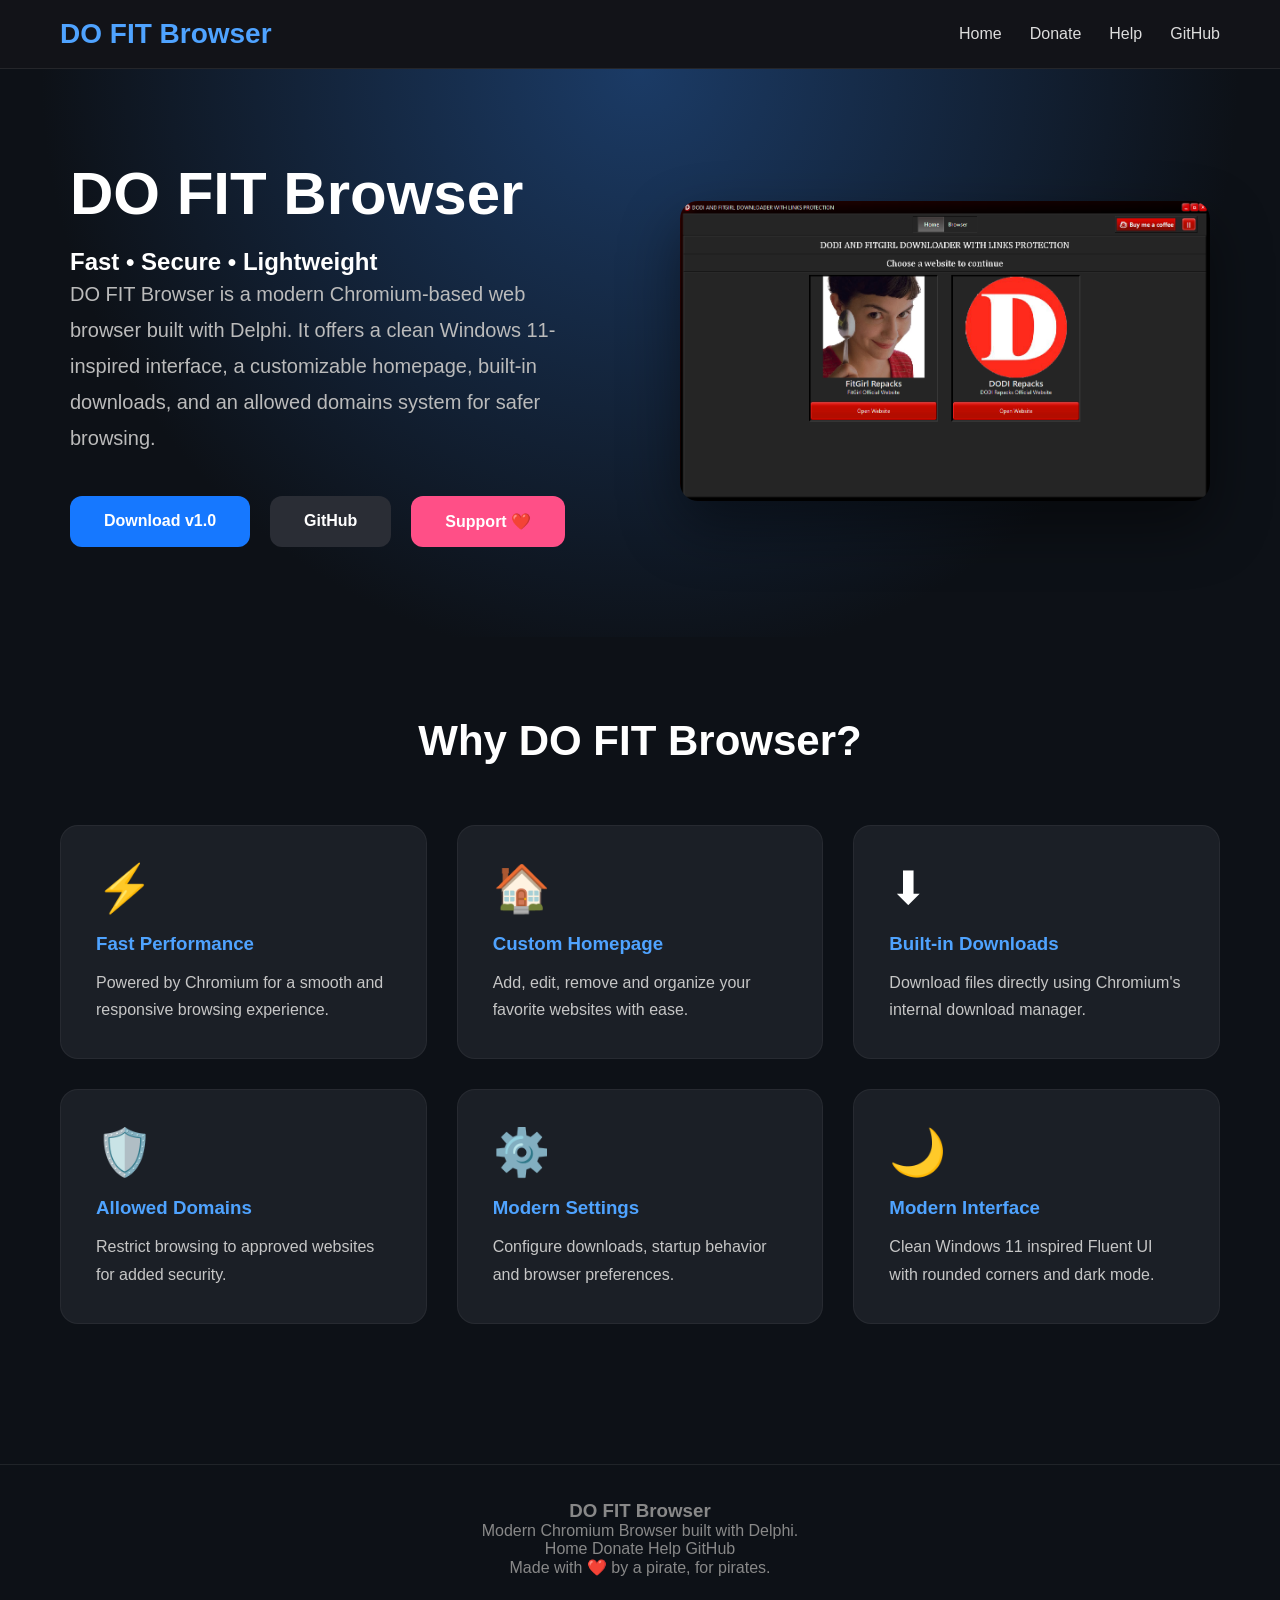
==== index.html @ 0eba1f7d "Initial website release" ====
<!DOCTYPE html>
<html lang="en">
<head>
    <meta charset="UTF-8">
    <meta name="viewport" content="width=device-width, initial-scale=1.0">
    <title>DO FIT Browser</title>

    <link rel="stylesheet" href="css/style.css">
</head>

<body>

<header class="navbar">

    <div class="logo">
        DO FIT Browser
    </div>

    <nav>

        <a href="index.html">Home</a>

        <a href="donate.html">Donate</a>

        <a href="help.html">Help</a>

        <a href="https://github.com/AKhaleelBaloch/" target="_blank">
            GitHub
        </a>

    </nav>

</header>

<section class="hero">

    <div class="heroText">

        <h1>DO FIT Browser</h1>

        <h2>
            Fast • Secure • Lightweight
        </h2>

        <p>
            DO FIT Browser is a modern Chromium-based web browser built with Delphi.
            It offers a clean Windows 11-inspired interface, a customizable homepage,
            built-in downloads, and an allowed domains system for safer browsing.
        </p>

        <div class="heroButtons">

            <a class="downloadButton" href="download.html">
                Download v1.0
            </a>

            <a class="githubButton"
               href="https://github.com/AKhaleelBaloch/DO-FIT-Browser"
               target="_blank">
                GitHub
            </a>

            <a class="donateButton"
               href="donate.html">
                Support ❤️
            </a>

        </div>

    </div>

    <div class="heroImage">

        <img src="images/hero.png">

    </div>

</section>



<section class="features">

    <h2 class="sectionTitle">
        Why DO FIT Browser?
    </h2>

    <div class="featureGrid">

        <div class="featureCard">
            <div class="icon">⚡</div>
            <h3>Fast Performance</h3>
            <p>
                Powered by Chromium for a smooth and responsive browsing experience.
            </p>
        </div>

        <div class="featureCard">
            <div class="icon">🏠</div>
            <h3>Custom Homepage</h3>
            <p>
                Add, edit, remove and organize your favorite websites with ease.
            </p>
        </div>

        <div class="featureCard">
            <div class="icon">⬇</div>
            <h3>Built-in Downloads</h3>
            <p>
                Download files directly using Chromium's internal download manager.
            </p>
        </div>

        <div class="featureCard">
            <div class="icon">🛡️</div>
            <h3>Allowed Domains</h3>
            <p>
                Restrict browsing to approved websites for added security.
            </p>
        </div>

        <div class="featureCard">
            <div class="icon">⚙️</div>
            <h3>Modern Settings</h3>
            <p>
                Configure downloads, startup behavior and browser preferences.
            </p>
        </div>

        <div class="featureCard">
            <div class="icon">🌙</div>
            <h3>Modern Interface</h3>
            <p>
                Clean Windows 11 inspired Fluent UI with rounded corners and dark mode.
            </p>
        </div>

    </div>

</section>


<footer>

    <h3>DO FIT Browser</h3>

    <p>
        Modern Chromium Browser built with Delphi.
    </p>

    <div class="footerLinks">

        <a href="index.html">Home</a>

        <a href="donate.html">Donate</a>

        <a href="help.html">Help</a>

        <a href="https://github.com/AKhaleelBaloch/">
            GitHub
        </a>

    </div>

    <p class="copyright">
Made with ❤️ by a pirate, for pirates.
    </p>

</footer>

<div id="toast" class="toast">
    ✔ Copied to clipboard
</div>

<script src="js/script.js"></script>

</body>
</html>
---- css/style.css ----
/* ===========================
   DO FIT Browser
   Windows 11 Fluent UI Theme
=========================== */

*{
    margin:0;
    padding:0;
    box-sizing:border-box;
}

html{
    scroll-behavior:smooth;
}

body{
    font-family:"Segoe UI",Arial,sans-serif;
    background:#0d1117;
    color:#fff;
    overflow-x:hidden;
}

/* Links */

a{
    color:inherit;
    text-decoration:none;
}

/* ===========================
   Navigation
=========================== */

.navbar{

    position:sticky;
    top:0;

    display:flex;
    justify-content:space-between;
    align-items:center;

    padding:18px 60px;

    background:rgba(20,20,25,.80);

    backdrop-filter:blur(20px);

    border-bottom:1px solid rgba(255,255,255,.08);

    z-index:999;
}

.logo{

    font-size:28px;
    font-weight:bold;

    color:#4fa3ff;
}

nav{

    display:flex;

    gap:28px;
}

nav a{

    transition:.25s;

    color:#ddd;
}

nav a:hover{

    color:#4fa3ff;
}

/* ===========================
   Hero
=========================== */

.hero{

    display:flex;

    align-items:center;

    justify-content:space-between;

    gap:80px;

    padding:90px 70px;

    background:
    radial-gradient(circle at top,#1b3b66 0%,#0d1117 70%);
}

.heroText{

    flex:1;
}

.heroText h1{

    font-size:60px;

    margin-bottom:20px;
}

.heroText p{

    font-size:20px;

    color:#bbbbbb;

    line-height:1.8;

    margin-bottom:40px;
}

.heroButtons{

    display:flex;

    gap:20px;

    flex-wrap:wrap;
}

.heroImage{

    flex:1;

    text-align:center;
}

.heroImage img{

    width:100%;

    max-width:700px;

    border-radius:18px;

    box-shadow:0 25px 60px rgba(0,0,0,.45);

    transition:.35s;
}

.heroImage img:hover{

    transform:scale(1.02);
}

/* ===========================
   Buttons
=========================== */

.downloadButton,
.githubButton,
.donateButton{

    display:inline-block;

    padding:16px 34px;

    border-radius:12px;

    font-weight:bold;

    transition:.3s;
}

.downloadButton{

    background:#1678ff;
}

.downloadButton:hover{

    background:#3390ff;

    transform:translateY(-3px);

    box-shadow:0 15px 40px rgba(0,120,255,.45);
}

.githubButton{

    background:#2a2d35;
}

.githubButton:hover{

    background:#3b82f6;
}

.donateButton{

    background:#ff4f87;
}

.donateButton:hover{

    background:#ff6ca0;
}

/* ===========================
   Section Title
=========================== */

.sectionTitle{

    text-align:center;

    font-size:42px;

    margin-bottom:60px;
}

/* ===========================
   Features
=========================== */

.features{

    padding:80px 60px;
}

.featureGrid{

    display:grid;

    grid-template-columns:repeat(auto-fit,minmax(300px,1fr));

    gap:30px;
}

.featureCard{

    background:#1b1f26;

    border-radius:18px;

    padding:35px;

    border:1px solid rgba(255,255,255,.05);

    transition:.35s;
}

.featureCard:hover{

    transform:translateY(-8px);

    border-color:#4fa3ff;

    box-shadow:0 18px 40px rgba(0,0,0,.35);
}

.icon{

    font-size:46px;

    margin-bottom:18px;
}

.featureCard h3{

    margin-bottom:14px;

    color:#4fa3ff;
}

.featureCard p{

    color:#c6c6c6;

    line-height:1.7;
}

/* ===========================
   Latest Release
=========================== */

.latestRelease{

    text-align:center;

    padding:80px 20px;
}

.latestRelease h2{

    color:#4fa3ff;

    margin-bottom:20px;
}

.latestRelease h1{

    font-size:54px;

    margin-bottom:20px;
}

.latestRelease p{

    color:#bcbcbc;

    margin-bottom:35px;
}

/* ===========================
   Footer
=========================== */

footer{

    margin-top:60px;

    padding:35px;

    text-align:center;

    border-top:1px solid rgba(255,255,255,.08);

    color:#888;
}

/* ===========================
   Responsive
=========================== */

@media(max-width:1100px){

.hero{

    flex-direction:column;

    text-align:center;

    padding:60px 30px;
}

.heroButtons{

    justify-content:center;
}

.navbar{

    flex-direction:column;

    gap:20px;

    padding:20px;
}

nav{

    flex-wrap:wrap;

    justify-content:center;
}

.heroText h1{

    font-size:42px;
}

.heroText p{

    font-size:18px;
}

.features{

    padding:50px 25px;
}

.sectionTitle{

    font-size:34px;
}

.latestRelease h1{

    font-size:38px;
}

.heroText h2{

    margin-bottom:20px;

    color:#4fa3ff;

    font-weight:500;

    font-size:28px;
}

}

/* ===========================
   Donate Page
=========================== */

.pageHeader{

    text-align:center;

    padding:80px 20px;
}

.pageHeader h1{

    font-size:48px;

    margin-bottom:20px;
}

.pageHeader p{

    max-width:700px;

    margin:auto;

    color:#bbbbbb;

    line-height:1.8;
}

.donationGrid{

    width:min(1200px,90%);

    margin:auto;

    display:grid;

    grid-template-columns:repeat(auto-fit,minmax(320px,1fr));

    gap:30px;

    margin-bottom:80px;
}

.donationCard{

    background:#1b1f26;

    padding:35px;

    border-radius:18px;

    border:1px solid rgba(255,255,255,.05);

    transition:.3s;
}

.donationCard:hover{

    transform:translateY(-8px);

    border-color:#4fa3ff;
}

.donationCard h2{

    margin-bottom:20px;

    color:#4fa3ff;
}

.donationCard p{

    word-break:break-all;

    margin-bottom:25px;

    color:#d5d5d5;
}

.donationCard button{

    width:100%;

    padding:15px;

    border:none;

    border-radius:10px;

    background:#1678ff;

    color:white;

    font-size:16px;

    cursor:pointer;

    transition:.25s;
}

.donationCard button:hover{

    background:#3390ff;
}


.qrImage{

    width:180px;

    height:180px;

    object-fit:contain;

    display:block;

    margin:20px auto;

    background:#ffffff;

    border-radius:12px;

    padding:10px;
}


/* ===========================
   Help Page
=========================== */

.faq{

    width:min(1000px,90%);

    margin:auto;

    padding-bottom:80px;
}

.faqItem{

    background:#1b1f26;

    margin-bottom:20px;

    padding:25px;

    border-radius:16px;

    border:1px solid rgba(255,255,255,.05);

    transition:.3s;
}

.faqItem:hover{

    border-color:#4fa3ff;

    transform:translateY(-3px);
}

.faqItem h3{

    color:#4fa3ff;

    margin-bottom:15px;
}

.faqItem p{

    color:#cccccc;

    line-height:1.7;
}

/* ===========================
   Toast Notification
=========================== */

.toast{

    position:fixed;

    right:25px;

    bottom:25px;

    background:#1b1f26;

    color:#fff;

    padding:15px 22px;

    border-radius:12px;

    border-left:4px solid #1678ff;

    box-shadow:0 10px 30px rgba(0,0,0,.35);

    font-size:15px;

    opacity:0;

    visibility:hidden;

    transform:translateY(30px);

    transition:.35s;

    z-index:9999;
}

.toast.show{

    opacity:1;

    visibility:visible;

    transform:translateY(0);
}
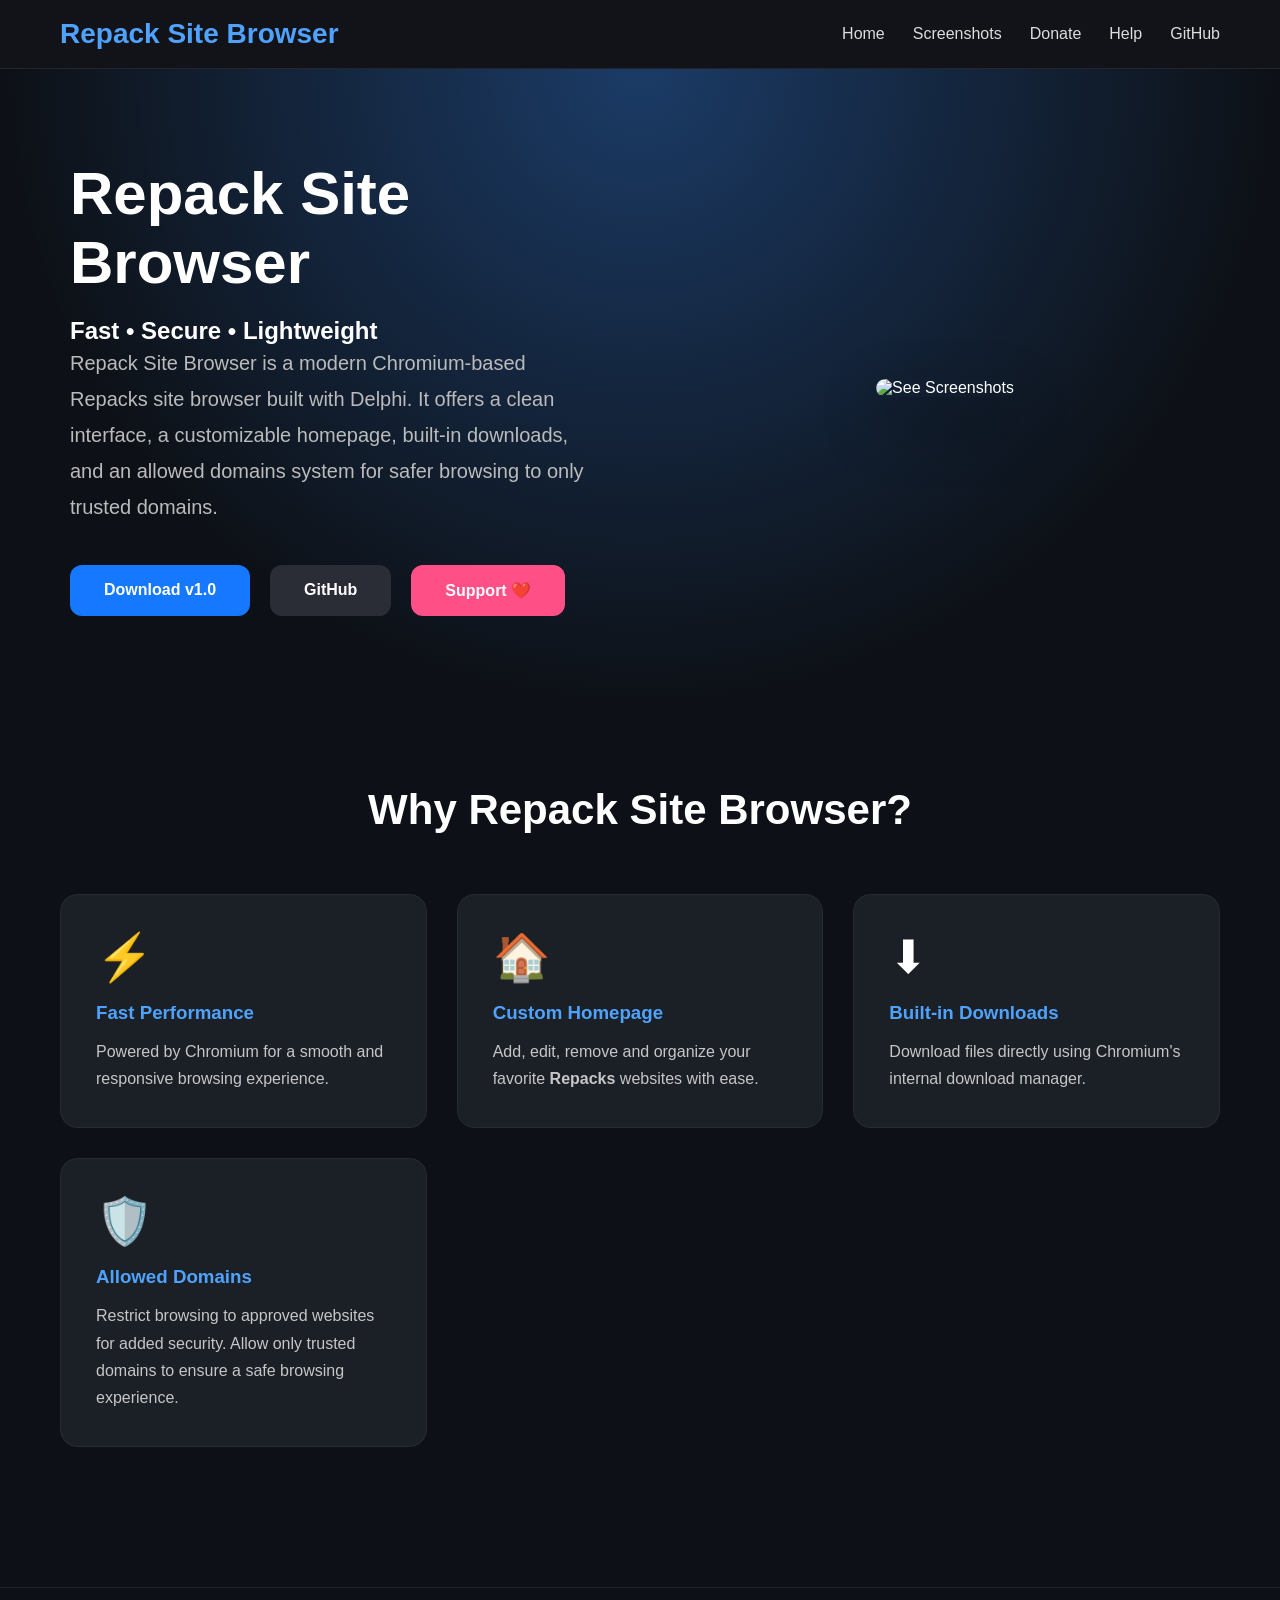
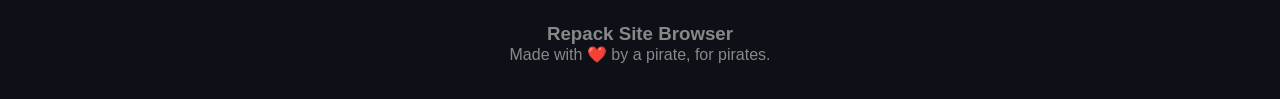
==== commit cd3b70c7: "Fix GitHub link in index.html" ====
--- a/index.html
+++ b/index.html
@@ -3,7 +3,7 @@
 <head>
     <meta charset="UTF-8">
     <meta name="viewport" content="width=device-width, initial-scale=1.0">
-    <title>DO FIT Browser</title>
+    <title>Repack Site Browser</title>
 
     <link rel="stylesheet" href="css/style.css">
 </head>
@@ -13,18 +13,20 @@
 <header class="navbar">
 
     <div class="logo">
-        DO FIT Browser
+        Repack Site Browser
     </div>
 
     <nav>
 
         <a href="index.html">Home</a>
 
+        <a href="screenshots.html">Screenshots</a>
+
         <a href="donate.html">Donate</a>
 
         <a href="help.html">Help</a>
 
-        <a href="https://github.com/AKhaleelBaloch/" target="_blank">
+        <a href="https://github.com/AKhaleelBaloch/repack-browser-app-app/" target="_blank">
             GitHub
         </a>
 
@@ -36,26 +38,26 @@
 
     <div class="heroText">
 
-        <h1>DO FIT Browser</h1>
+        <h1>Repack Site Browser</h1>
 
         <h2>
             Fast • Secure • Lightweight
         </h2>
 
         <p>
-            DO FIT Browser is a modern Chromium-based web browser built with Delphi.
-            It offers a clean Windows 11-inspired interface, a customizable homepage,
-            built-in downloads, and an allowed domains system for safer browsing.
+            Repack Site Browser is a modern Chromium-based Repacks site browser built with Delphi.
+            It offers a clean interface, a customizable homepage,
+            built-in downloads, and an allowed domains system for safer browsing to only trusted domains.
         </p>
 
         <div class="heroButtons">
 
-            <a class="downloadButton" href="download.html">
+            <a class="downloadButton" href="https://github.com/AKhaleelBaloch/repack-browser-app/releases" target="_blank">
                 Download v1.0
             </a>
 
             <a class="githubButton"
-               href="https://github.com/AKhaleelBaloch/DO-FIT-Browser"
+               href="https://github.com/AKhaleelBaloch/repack-browser-app"
                target="_blank">
                 GitHub
             </a>
@@ -71,7 +73,9 @@
 
     <div class="heroImage">
 
-        <img src="images/hero.png">
+        <a href="screenshots.html">
+            <img src="images/1.png" alt="See Screenshots">
+        </a>
 
     </div>
 
@@ -82,7 +86,7 @@
 <section class="features">
 
     <h2 class="sectionTitle">
-        Why DO FIT Browser?
+        Why Repack Site Browser?
     </h2>
 
     <div class="featureGrid">
@@ -99,7 +103,7 @@
             <div class="icon">🏠</div>
             <h3>Custom Homepage</h3>
             <p>
-                Add, edit, remove and organize your favorite websites with ease.
+                Add, edit, remove and organize your favorite <b>Repacks</b> websites with ease.
             </p>
         </div>
 
@@ -115,23 +119,7 @@
             <div class="icon">🛡️</div>
             <h3>Allowed Domains</h3>
             <p>
-                Restrict browsing to approved websites for added security.
-            </p>
-        </div>
-
-        <div class="featureCard">
-            <div class="icon">⚙️</div>
-            <h3>Modern Settings</h3>
-            <p>
-                Configure downloads, startup behavior and browser preferences.
-            </p>
-        </div>
-
-        <div class="featureCard">
-            <div class="icon">🌙</div>
-            <h3>Modern Interface</h3>
-            <p>
-                Clean Windows 11 inspired Fluent UI with rounded corners and dark mode.
+                Restrict browsing to approved websites for added security. Allow only trusted domains to ensure a safe browsing experience.
             </p>
         </div>
 
@@ -142,25 +130,7 @@
 
 <footer>
 
-    <h3>DO FIT Browser</h3>
-
-    <p>
-        Modern Chromium Browser built with Delphi.
-    </p>
-
-    <div class="footerLinks">
-
-        <a href="index.html">Home</a>
-
-        <a href="donate.html">Donate</a>
-
-        <a href="help.html">Help</a>
-
-        <a href="https://github.com/AKhaleelBaloch/">
-            GitHub
-        </a>
-
-    </div>
+    <h3>Repack Site Browser</h3>
 
     <p class="copyright">
 Made with ❤️ by a pirate, for pirates.
@@ -175,4 +145,4 @@
 <script src="js/script.js"></script>
 
 </body>
-</html>+</html>
